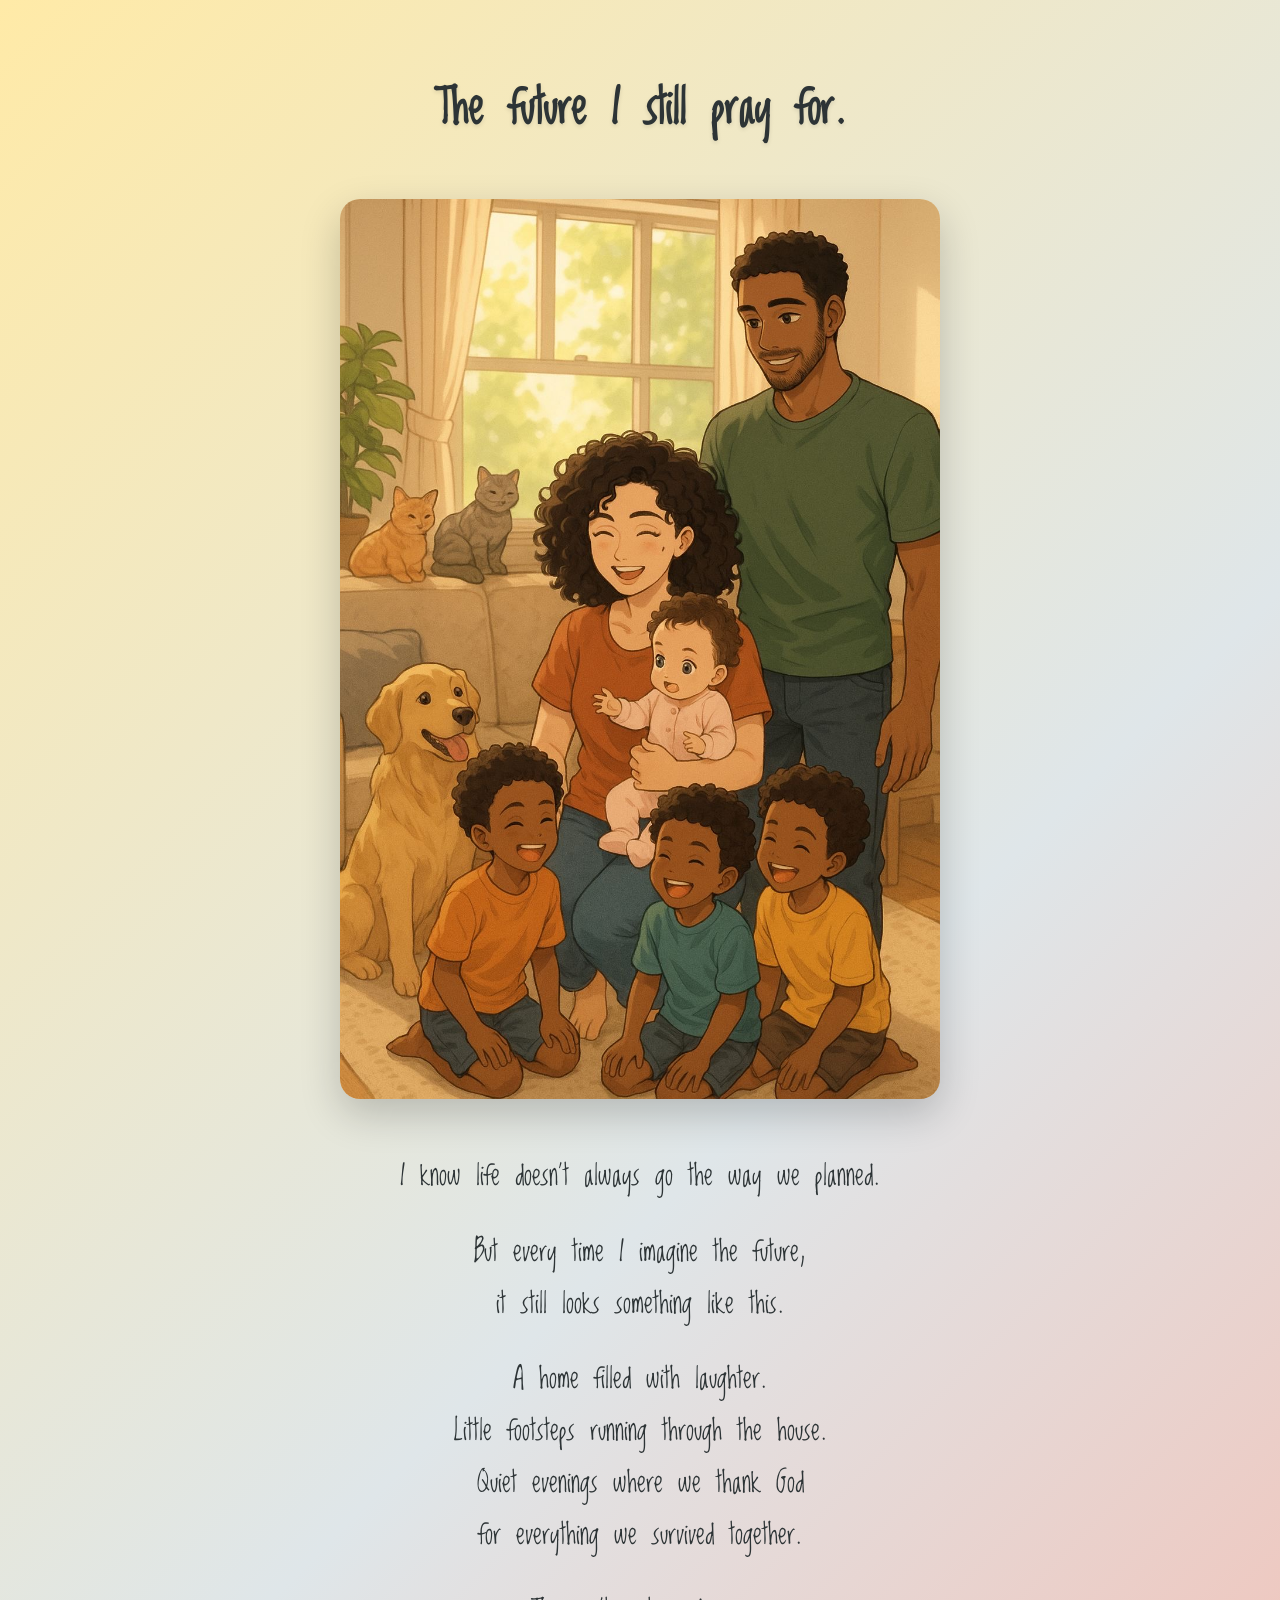
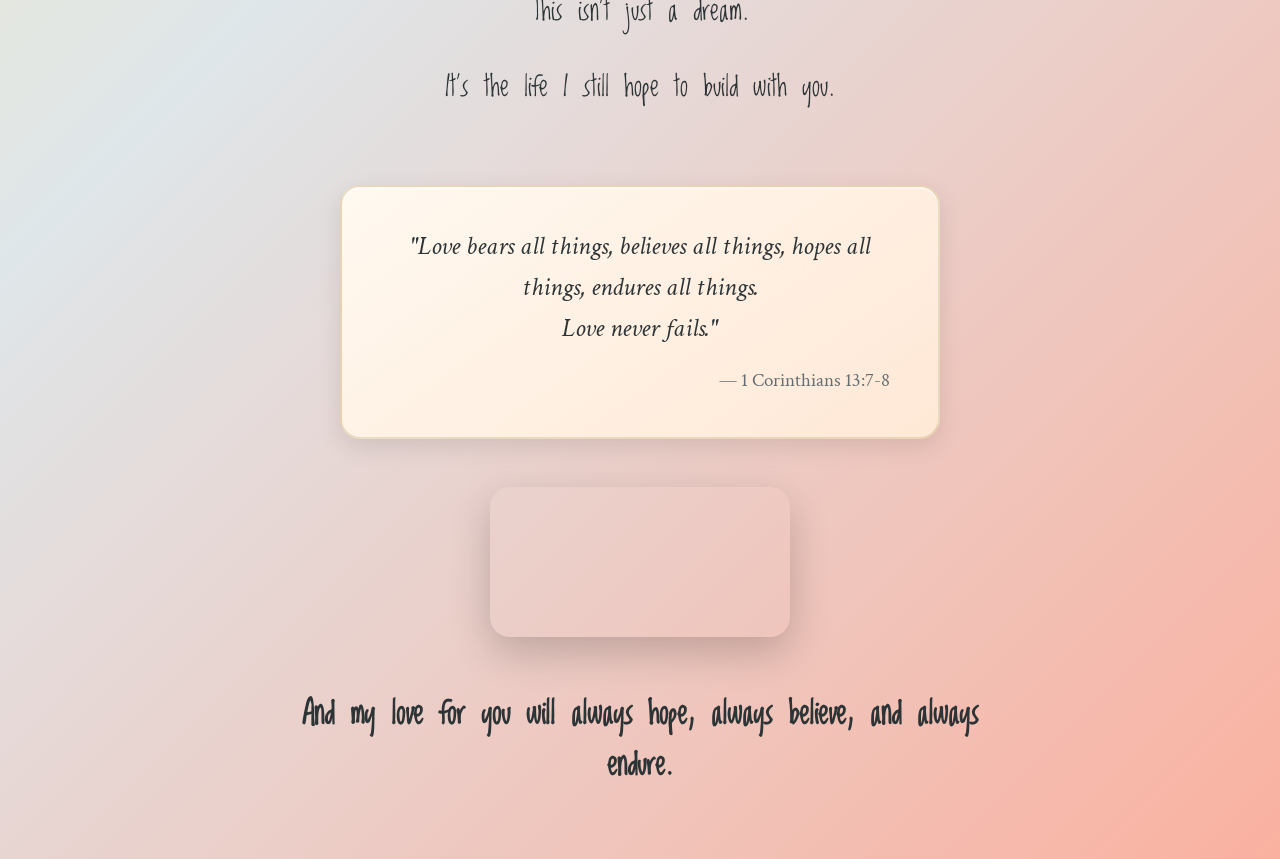
==== future.html @ 6e8dc0ff "Add files via upload project files" ====
<!DOCTYPE html>
<html lang="en">
<head>
    <meta charset="UTF-8">
    <meta name="viewport" content="width=device-width, initial-scale=1.0">
    <title>The Future I Still Pray For</title>
    <link rel="preconnect" href="https://fonts.googleapis.com">
    <link rel="preconnect" href="https://fonts.gstatic.com" crossorigin>
    <link href="https://fonts.googleapis.com/css2?family=Loved+by+the+King&family=Crimson+Text:ital@0;1&display=swap" rel="stylesheet">
    <link rel="stylesheet" href="style.css">
</head>
<body class="page-future">
    <div class="container">
        <div class="future-content">
            <h1 class="future-title">The future I still pray for.</h1>
            
            <div class="future-image-container">
                <img src="images/3c850aca-9a07-488e-895e-05a754a5c43f.JPG" alt="Our Future Family" class="future-image">
            </div>
            
            <div class="future-description">
                <p>I know life doesn't always go the way we planned.</p>
                
                <p>But every time I imagine the future,<br>
                it still looks something like this.</p>
                
                <p>A home filled with laughter.<br>
                Little footsteps running through the house.<br>
                Quiet evenings where we thank God<br>
                for everything we survived together.</p>
                
                <p>This isn't just a dream.</p>
                
                <p>It's the life I still hope to build with you.</p>
            </div>
            
            <div class="verse-container">
                <blockquote class="bible-verse">
                    "Love bears all things, believes all things, hopes all things, endures all things.<br>
                    Love never fails."<br>
                    <cite>— 1 Corinthians 13:7-8</cite>
                </blockquote>
            </div>

            <div class="future-video-container">
                <video class="future-video" autoplay muted loop playsinline>
                    <source src="images/1000145926.MP4" type="video/mp4">
                    Your browser does not support the video tag.
                </video>
            </div>
            
            <div class="final-line">
                <p>And my love for you will always hope, always believe, and always endure.</p>
            </div>
        </div>
    </div>
    
    <script src="script.js"></script>
</body>
</html>
---- style.css ----
* {
    margin: 0;
    padding: 0;
    box-sizing: border-box;
}

body {
    font-family: 'Segoe UI', Tahoma, Geneva, Verdana, sans-serif;
    min-height: 100vh;
    display: flex;
    justify-content: center;
    align-items: center;
    background: linear-gradient(135deg, #667eea 0%, #764ba2 100%);
    overflow-x: hidden;
}

.container {
    width: 100%;
    padding: 20px;
    animation: fadeIn 0.8s ease-in;
}

.page-letter .container {
    max-width: none;
    padding: 2rem 0;
}

@keyframes fadeIn {
    from {
        opacity: 0;
        transform: translateY(20px);
    }
    to {
        opacity: 1;
        transform: translateY(0);
    }
}

.intro-content {
    text-align: center;
}

.intro-message {
    color: white;
    font-size: 1.8rem;
    margin-bottom: 3rem;
    text-shadow: 2px 2px 4px rgba(0, 0, 0, 0.3);
}

.heart-container {
    display: flex;
    justify-content: center;
    align-items: center;
    margin: 2rem 0;
}

.heart {
    font-size: 8rem;
    cursor: pointer;
    transition: transform 0.3s ease;
    animation: pulse 1.5s ease-in-out infinite;
    user-select: none;
}

.heart:hover {
    transform: scale(1.1);
}

.heart:active {
    transform: scale(0.95);
}

@keyframes pulse {
    0%, 100% {
        transform: scale(1);
    }
    50% {
        transform: scale(1.05);
    }
}

.burst-container {
    position: fixed;
    top: 0;
    left: 0;
    width: 100%;
    height: 100%;
    pointer-events: none;
    z-index: 1000;
}

.burst-particle {
    position: absolute;
    font-size: 2rem;
    animation: burstAnimation 1s ease-out forwards;
    pointer-events: none;
}

@keyframes burstAnimation {
    0% {
        opacity: 1;
        transform: translate(0, 0) scale(1);
    }
    100% {
        opacity: 0;
        transform: translate(var(--tx), var(--ty)) scale(0);
    }
}

.page-puzzle {
    background: linear-gradient(135deg, #f093fb 0%, #f5576c 100%);
}

.puzzle-content {
    text-align: center;
}

.puzzle-title {
    color: white;
    font-size: 1.5rem;
    margin-bottom: 2rem;
    text-shadow: 2px 2px 4px rgba(0, 0, 0, 0.3);
}

.skip-puzzle-btn {
    margin-top: 1rem;
    padding: 0.5rem 1rem;
    background: rgba(255, 255, 255, 0.3);
    color: white;
    border: 2px solid white;
    border-radius: 8px;
    cursor: pointer;
    font-size: 0.9rem;
    transition: all 0.3s ease;
}

.skip-puzzle-btn:hover {
    background: rgba(255, 255, 255, 0.5);
    transform: translateY(-2px);
}

.puzzle-board {
    display: grid;
    grid-template-columns: repeat(4, 1fr);
    gap: 0;
    background: rgba(255, 255, 255, 0.2);
    padding: 10px;
    border-radius: 15px;
    max-width: 400px;
    margin: 0 auto;
    box-shadow: 0 8px 32px rgba(0, 0, 0, 0.3);
}

.puzzle-piece {
    aspect-ratio: 1;
    background-size: 400% 400%;
    border: 0;
    border-radius: 5px;
    cursor: pointer;
    transition: transform 0.2s ease, box-shadow 0.2s ease;
}

.puzzle-piece:hover {
    transform: scale(1.05);
    box-shadow: 0 4px 8px rgba(0, 0, 0, 0.3);
}

.puzzle-piece.selected {
    border-color: #ffd700;
    box-shadow: 0 0 15px rgba(255, 215, 0, 0.8);
}

.success-message {
    display: none;
    color: white;
    font-size: 1.5rem;
    margin-top: 2rem;
    padding: 1rem;
    background: rgba(255, 255, 255, 0.2);
    border-radius: 10px;
    animation: bounceIn 0.5s ease;
}

.success-message.show {
    display: block;
}

.puzzle-success-modal {
    display: flex;
    position: fixed;
    top: 0;
    left: 0;
    width: 100%;
    height: 100%;
    background: rgba(0, 0, 0, 0.9);
    justify-content: center;
    align-items: center;
    z-index: 3000;
    opacity: 0;
    transition: opacity 0.5s ease;
}

.puzzle-success-modal.show {
    opacity: 1;
}

.puzzle-success-content {
    background: white;
    padding: 2rem;
    border-radius: 20px;
    text-align: center;
    max-width: 500px;
    width: 90%;
    animation: successPopup 0.6s cubic-bezier(0.68, -0.55, 0.265, 1.55);
}

@keyframes successPopup {
    0% {
        transform: scale(0.3) rotate(-10deg);
        opacity: 0;
    }
    50% {
        transform: scale(1.05) rotate(5deg);
    }
    100% {
        transform: scale(1) rotate(0deg);
        opacity: 1;
    }
}

.puzzle-complete-image {
    width: 100%;
    max-width: 300px;
    margin: 0 auto 1.5rem;
    border-radius: 15px;
    overflow: hidden;
    box-shadow: 0 10px 30px rgba(0, 0, 0, 0.3);
    animation: imageReveal 0.8s ease 0.3s both;
}

@keyframes imageReveal {
    0% {
        transform: scale(0.8);
        opacity: 0;
        filter: blur(10px);
    }
    100% {
        transform: scale(1);
        opacity: 1;
        filter: blur(0);
    }
}

.puzzle-complete-image img {
    width: 100%;
    height: auto;
    display: block;
}

.puzzle-success-content h2 {
    color: #764ba2;
    font-size: 2rem;
    margin-bottom: 0.5rem;
    animation: textBounce 0.5s ease 0.5s both;
}

.puzzle-success-content p {
    color: #666;
    font-size: 1.2rem;
    margin-bottom: 1.5rem;
    animation: textBounce 0.5s ease 0.6s both;
}

@keyframes textBounce {
    0% {
        transform: translateY(20px);
        opacity: 0;
    }
    100% {
        transform: translateY(0);
        opacity: 1;
    }
}

@keyframes bounceIn {
    0% {
        transform: scale(0);
    }
    50% {
        transform: scale(1.1);
    }
    100% {
        transform: scale(1);
    }
}

.page-letter {
    background: linear-gradient(135deg, #fa709a 0%, #fee140 100%);
    background-image: url('images/letter-image.png');
    background-size: cover;
    background-position: center;
    background-attachment: fixed;
}

.letter-content {
    display: flex;
    justify-content: center;
    align-items: flex-start;
    padding: 0;
    min-height: 100vh;
}

.letter-image {
    width: 50%;
    max-width: 100vw;
    height: auto;
    display: block;
    box-shadow: 0 10px 40px rgba(0, 0, 0, 0.3);
    animation: slideUp 0.8s ease;
    transform-origin: top center;
}

.letter-box {
    background-image: url('images/letter-image.jpg');
    background-size: 100% auto;
    background-position: top center;
    background-repeat: repeat-y;
    padding: 4rem 3rem;
    border-radius: 0;
    box-shadow: 0 10px 40px rgba(0, 0, 0, 0.3);
    width: 75vw;
    max-width: 75vw;
    min-height: auto;
    animation: slideUp 0.8s ease;
}

@keyframes slideUp {
    from {
        opacity: 0;
        transform: translateY(30px);
    }
    to {
        opacity: 1;
        transform: translateY(0);
    }
}

.letter-title {
    font-family: "Loved by the King", cursive;
    color: #260cad;
    margin-bottom: 1rem;
    font-size: 2.5rem;
    text-shadow: 0 0 5px rgba(255, 255, 255, 0.7);
    text-align: center;
}

.letter-text {
    font-family: "Loved by the King", cursive;
    line-height: 1.5;
    color: #1a1a1a;
    font-size: 2.3rem;
    text-shadow: 0 0 3px rgba(255, 255, 255, 0.5);
    padding: 0 2rem;
    margin-bottom: 2rem;
    max-width: 100%;
    font-weight: 600;
}

.letter-text p {
    margin-bottom: 1rem;
}

.continue-btn {
    display: block;
    margin: 2rem auto;
    padding: 1rem 3rem;
    background: linear-gradient(145deg, #8b6914, #d4af37);
    color: #2c1810;
    border: 3px solid #5c4a2a;
    border-radius: 50px;
    font-family: "Loved by the King", cursive;
    font-size: 1.8rem;
    font-weight: 700;
    cursor: pointer;
    transition: all 0.3s ease;
    box-shadow: 
        0 4px 0 #5c4a2a,
        0 8px 15px rgba(0, 0, 0, 0.3),
        inset 0 2px 0 rgba(255, 255, 255, 0.3);
    text-shadow: 0 1px 2px rgba(0, 0, 0, 0.3);
    position: relative;
    letter-spacing: 1px;
}

.continue-btn:hover {
    transform: translateY(-3px);
    box-shadow: 
        0 6px 0 #5c4a2a,
        0 12px 20px rgba(0, 0, 0, 0.4),
        inset 0 2px 0 rgba(255, 255, 255, 0.4);
}

.continue-btn:active {
    transform: translateY(2px);
    box-shadow: 
        0 2px 0 #5c4a2a,
        0 4px 8px rgba(0, 0, 0, 0.3),
        inset 0 2px 0 rgba(255, 255, 255, 0.2);
}

.page-questions {
    background: linear-gradient(135deg, #8eb1af 0%, #fed6e3 100%);
}

.questions-content {
    display: flex;
    justify-content: center;
    align-items: center;
}

.question-box {
    background: linear-gradient(145deg, #fff9f0, #ffe8d6);
    padding: 5rem 4rem;
    border-radius: 30px;
    box-shadow: 
        0 15px 50px rgba(0, 0, 0, 0.3),
        inset 0 2px 0 rgba(255, 255, 255, 0.5);
    text-align: center;
    max-width: 700px;
    width: 90%;
    border: 3px solid rgba(139, 105, 20, 0.2);
    animation: slideUp 0.8s ease;
}

.question-title {
    font-family: "Loved by the King", cursive;
    color: #260cad;
    font-size: 2.8rem;
    margin-bottom: 3rem;
    line-height: 1.4;
    text-shadow: 0 2px 4px rgba(0, 0, 0, 0.1);
    font-weight: 600;
}

.button-group {
    display: flex;
    flex-direction: column;
    gap: 1rem;
}

.answer-btn {
    padding: 1.5rem 2rem;
    border: 3px solid rgba(255, 255, 255, 0.3);
    border-radius: 50px;
    font-family: "Loved by the King", cursive;
    font-size: 1.8rem;
    font-weight: 700;
    cursor: pointer;
    transition: all 0.3s ease;
    color: white;
    box-shadow: 
        0 4px 0 rgba(0, 0, 0, 0.2),
        0 8px 15px rgba(0, 0, 0, 0.2);
    letter-spacing: 1px;
}

.yes-btn {
    background: linear-gradient(135deg, #f093fb 0%, #f5576c 100%);
}

.maybe-btn {
    background: linear-gradient(135deg, #4facfe 0%, #00f2fe 100%);
}

.no-btn {
    background: linear-gradient(135deg, #43e97b 0%, #38f9d7 100%);
}

.answer-btn:hover {
    transform: translateY(-5px);
    box-shadow: 
        0 6px 0 rgba(0, 0, 0, 0.2),
        0 12px 25px rgba(0, 0, 0, 0.3);
}

.answer-btn:active {
    transform: translateY(2px);
    box-shadow: 
        0 2px 0 rgba(0, 0, 0, 0.2),
        0 4px 8px rgba(0, 0, 0, 0.2);
}

.modal {
    display: none;
    position: fixed;
    top: 0;
    left: 0;
    width: 100%;
    height: 100%;
    background: rgba(44, 24, 16, 0.85);
    justify-content: center;
    align-items: center;
    z-index: 2000;
    animation: fadeIn 0.3s ease;
    backdrop-filter: blur(5px);
}

.modal.show {
    display: flex;
}

.modal-content {
    background: linear-gradient(145deg, #fff9f0, #ffe8d6);
    padding: 4rem 3rem;
    border-radius: 30px;
    text-align: center;
    max-width: 550px;
    width: 90%;
    animation: scaleIn 0.3s ease;
    box-shadow: 
        0 20px 60px rgba(0, 0, 0, 0.4),
        inset 0 2px 0 rgba(255, 255, 255, 0.5);
    border: 3px solid rgba(139, 105, 20, 0.3);
}

@keyframes scaleIn {
    from {
        transform: scale(0.8);
        opacity: 0;
    }
    to {
        transform: scale(1);
        opacity: 1;
    }
}

.modal-content p {
    font-family: "Loved by the King", cursive;
    font-size: 2rem;
    color: #2c1810;
    margin-bottom: 2rem;
    line-height: 1.6;
    text-shadow: 0 1px 2px rgba(255, 255, 255, 0.5);
    font-weight: 600;
}

.modal-heart {
    font-size: 4rem;
    animation: heartbeat 1.5s ease-in-out infinite;
    margin-bottom: 1rem;
    display: inline-block;
}

@keyframes heartbeat {
    0% { transform: scale(1); }
    14% { transform: scale(1.3); }
    28% { transform: scale(1); }
    42% { transform: scale(1.3); }
    70% { transform: scale(1); }
}

.modal-close {
    padding: 1rem 3rem;
    background: linear-gradient(145deg, #8b6914, #d4af37);
    color: #2c1810;
    border: 3px solid #5c4a2a;
    border-radius: 50px;
    font-family: "Loved by the King", cursive;
    font-size: 1.6rem;
    font-weight: 700;
    cursor: pointer;
    transition: all 0.3s ease;
    box-shadow: 
        0 4px 0 #5c4a2a,
        0 8px 15px rgba(0, 0, 0, 0.3),
        inset 0 2px 0 rgba(255, 255, 255, 0.3);
    text-shadow: 0 1px 2px rgba(0, 0, 0, 0.3);
    letter-spacing: 1px;
}

.modal-close:hover {
    transform: translateY(-3px);
    box-shadow: 
        0 6px 0 #5c4a2a,
        0 12px 20px rgba(0, 0, 0, 0.4),
        inset 0 2px 0 rgba(255, 255, 255, 0.4);
}

.modal-close:active {
    transform: translateY(2px);
    box-shadow: 
        0 2px 0 #5c4a2a,
        0 4px 8px rgba(0, 0, 0, 0.3),
        inset 0 2px 0 rgba(255, 255, 255, 0.2);
}

.page-future {
    background: linear-gradient(135deg, #ffeaa7 0%, #dfe6e9 50%, #fab1a0 100%);
    min-height: 100vh;
    font-family: 'Segoe UI', Tahoma, Geneva, Verdana, sans-serif;
}

.future-content {
    display: flex;
    flex-direction: column;
    align-items: center;
    justify-content: center;
    padding: 3rem 2rem;
    max-width: 800px;
    margin: 0 auto;
    min-height: 100vh;
    text-align: center;
}

.future-title {
    font-family: "Loved by the King", cursive;
    font-size: 3rem;
    color: #2d3436;
    margin-bottom: 3rem;
    opacity: 0;
    animation: fadeInUp 1s ease forwards;
    text-shadow: 0 2px 4px rgba(0, 0, 0, 0.1);
}

.future-image-container {
    margin-bottom: 3rem;
    opacity: 0;
    animation: fadeInUp 1s ease 0.6s forwards;
}

.future-image {
    max-width: 600px;
    width: 100%;
    height: auto;
    border-radius: 20px;
    box-shadow: 0 15px 40px rgba(0, 0, 0, 0.2);
    transition: transform 0.3s ease;
}

.future-image:hover {
    transform: scale(1.02);
}

.future-video-container {
    margin-bottom: 3rem;
    opacity: 0;
    animation: fadeInUp 1s ease 1.5s forwards;
}

.future-video {
    max-width: 600px;
    width: 100%;
    height: auto;
    border-radius: 20px;
    box-shadow: 0 15px 40px rgba(0, 0, 0, 0.2);
    transition: transform 0.3s ease;
}

.future-video:hover {
    transform: scale(1.02);
}

.future-description {
    font-family: "Loved by the King", cursive;
    font-size: 1.8rem;
    color: #2d3436;
    line-height: 1.8;
    margin-bottom: 3rem;
    opacity: 0;
    animation: fadeInUp 1s ease 0.9s forwards;
}

.future-description p {
    margin-bottom: 1.5rem;
}

.verse-container {
    margin-bottom: 3rem;
    opacity: 0;
    animation: fadeInUp 1s ease 1.2s forwards;
}

.bible-verse {
    font-family: 'Crimson Text', serif;
    font-style: italic;
    font-size: 1.6rem;
    color: #2d3436;
    background: linear-gradient(145deg, #fff9f0, #ffe8d6);
    padding: 2.5rem 3rem;
    border-radius: 20px;
    box-shadow: 
        0 8px 25px rgba(0, 0, 0, 0.1),
        inset 0 2px 0 rgba(255, 255, 255, 0.5);
    border: 2px solid rgba(139, 105, 20, 0.2);
    max-width: 600px;
    margin: 0 auto;
    line-height: 1.6;
}

.bible-verse cite {
    display: block;
    margin-top: 1rem;
    font-size: 1.2rem;
    font-style: normal;
    color: #636e72;
    text-align: right;
}

.final-line {
    opacity: 0;
    animation: fadeInUp 1s ease 1.8s forwards;
}

.final-line p {
    font-family: "Loved by the King", cursive;
    font-size: 2rem;
    color: #2d3436;
    font-weight: 600;
    line-height: 1.6;
}

@keyframes fadeInUp {
    from {
        opacity: 0;
        transform: translateY(30px);
    }
    to {
        opacity: 1;
        transform: translateY(0);
    }
}

@media (max-width: 768px) {
    .intro-message {
        font-size: 1.4rem;
    }
    
    .heart {
        font-size: 6rem;
    }
    
    .puzzle-title {
        font-size: 1.2rem;
    }
    
    .future-title {
        font-size: 2.5rem;
        margin-bottom: 2rem;
    }
    
    .future-image-container {
        margin-bottom: 2rem;
    }
    
    .future-video-container {
        margin-bottom: 2rem;
    }
    
    .future-description {
        font-size: 1.5rem;
        margin-bottom: 2rem;
    }
    
    .bible-verse {
        font-size: 1.4rem;
        padding: 2rem;
    }
    
    .final-line p {
        font-size: 1.6rem;
    }
    
    .future-content {
        padding: 2rem 1rem;
    }
}

.page-login {
    background: linear-gradient(135deg, #667eea 0%, #764ba2 100%);
    min-height: 100vh;
    font-family: 'Segoe UI', Tahoma, Geneva, Verdana, sans-serif;
}

.login-content {
    display: flex;
    flex-direction: column;
    align-items: center;
    justify-content: center;
    padding: 3rem 2rem;
    max-width: 500px;
    margin: 0 auto;
    min-height: 100vh;
    text-align: center;
}

.login-message {
    margin-bottom: 3rem;
    opacity: 0;
    animation: fadeInUp 0.8s ease forwards;
}

.hint-text {
    font-family: "Loved by the King", cursive;
    font-size: 2rem;
    color: white;
    margin-bottom: 1rem;
    text-shadow: 0 2px 4px rgba(0, 0, 0, 0.3);
}

.pin-hint {
    font-family: "Loved by the King", cursive;
    font-size: 1.5rem;
    color: rgba(255, 255, 255, 0.9);
    font-style: italic;
    text-shadow: 0 2px 4px rgba(0, 0, 0, 0.3);
}

.login-form {
    background: rgba(255, 255, 255, 0.95);
    padding: 3rem 2.5rem;
    border-radius: 25px;
    box-shadow: 0 15px 40px rgba(0, 0, 0, 0.3);
    opacity: 0;
    animation: fadeInUp 0.8s ease 0.3s forwards;
    border: 2px solid rgba(255, 255, 255, 0.3);
    backdrop-filter: blur(10px);
}

.login-title {
    font-family: "Loved by the King", cursive;
    font-size: 2.2rem;
    color: #764ba2;
    margin-bottom: 2.5rem;
    text-shadow: 0 1px 2px rgba(0, 0, 0, 0.1);
}

.date-input-container {
    margin-bottom: 2.5rem;
}

.date-input {
    width: 100%;
    padding: 1.2rem 1.5rem;
    border: 3px solid rgba(118, 75, 162, 0.3);
    border-radius: 15px;
    font-size: 1.2rem;
    font-family: "Loved by the King", cursive;
    background: rgba(255, 255, 255, 0.9);
    color: #2d3436;
    transition: all 0.3s ease;
    text-align: center;
}

.date-input:focus {
    outline: none;
    border-color: #764ba2;
    box-shadow: 0 0 0 4px rgba(118, 75, 162, 0.1);
    transform: translateY(-2px);
}

.date-input::-webkit-calendar-picker-indicator {
    filter: invert(0.4);
    cursor: pointer;
}

.login-btn {
    width: 100%;
    padding: 1.3rem 2rem;
    background: linear-gradient(145deg, #8b6914, #d4af37);
    color: #2c1810;
    border: 3px solid #5c4a2a;
    border-radius: 50px;
    font-family: "Loved by the King", cursive;
    font-size: 1.6rem;
    font-weight: 700;
    cursor: pointer;
    transition: all 0.3s ease;
    box-shadow: 
        0 4px 0 #5c4a2a,
        0 8px 15px rgba(0, 0, 0, 0.3),
        inset 0 2px 0 rgba(255, 255, 255, 0.3);
    text-shadow: 0 1px 2px rgba(0, 0, 0, 0.3);
    letter-spacing: 1px;
}

.login-btn:hover {
    transform: translateY(-3px);
    box-shadow: 
        0 6px 0 #5c4a2a,
        0 12px 20px rgba(0, 0, 0, 0.4),
        inset 0 2px 0 rgba(255, 255, 255, 0.4);
}

.login-btn:active {
    transform: translateY(2px);
    box-shadow: 
        0 2px 0 #5c4a2a,
        0 4px 8px rgba(0, 0, 0, 0.3),
        inset 0 2px 0 rgba(255, 255, 255, 0.2);
}

.error-message {
    margin-top: 1.5rem;
    padding: 1rem;
    background: rgba(255, 59, 48, 0.1);
    border: 2px solid rgba(255, 59, 48, 0.3);
    border-radius: 10px;
    color: #ff3b30;
    font-family: "Loved by the King", cursive;
    font-size: 1.2rem;
    opacity: 0;
    transition: opacity 0.3s ease;
}

.error-message.show {
    opacity: 1;
}

@media (max-width: 768px) {
    .login-content {
        padding: 2rem 1rem;
    }
    
    .hint-text {
        font-size: 1.6rem;
    }
    
    .pin-hint {
        font-size: 1.3rem;
    }
    
    .login-form {
        padding: 2.5rem 2rem;
    }
    
    .login-title {
        font-size: 1.8rem;
    }
    
    .date-input {
        padding: 1rem 1.2rem;
        font-size: 1.1rem;
    }
    
    .login-btn {
        font-size: 1.4rem;
        padding: 1.2rem 1.5rem;
    }
    
    .puzzle-board {
        max-width: 320px;
    }
    
    .letter-box {
        padding: 1.5rem;
    }
    
    .letter-title {
        font-size: 1.5rem;
    }
    
    .letter-text {
        font-size: 0.95rem;
    }
    
    .question-title {
        font-size: 1.5rem;
    }
    
    .answer-btn {
        font-size: 1rem;
        padding: 1rem;
    }
    
    .modal-content {
        padding: 2rem;
    }
    
    .modal-content p {
        font-size: 1.1rem;
    }
}

@media (max-width: 480px) {
    .container {
        padding: 15px;
    }
    
    .intro-message {
        font-size: 1.2rem;
        margin-bottom: 2rem;
    }
    
    .heart {
        font-size: 5rem;
    }
    
    .puzzle-board {
        max-width: 280px;
        gap: 3px;
        padding: 8px;
    }
    
    .letter-box {
        padding: 1.2rem;
    }
    
    .question-box {
        padding: 2rem 1.5rem;
    }
}
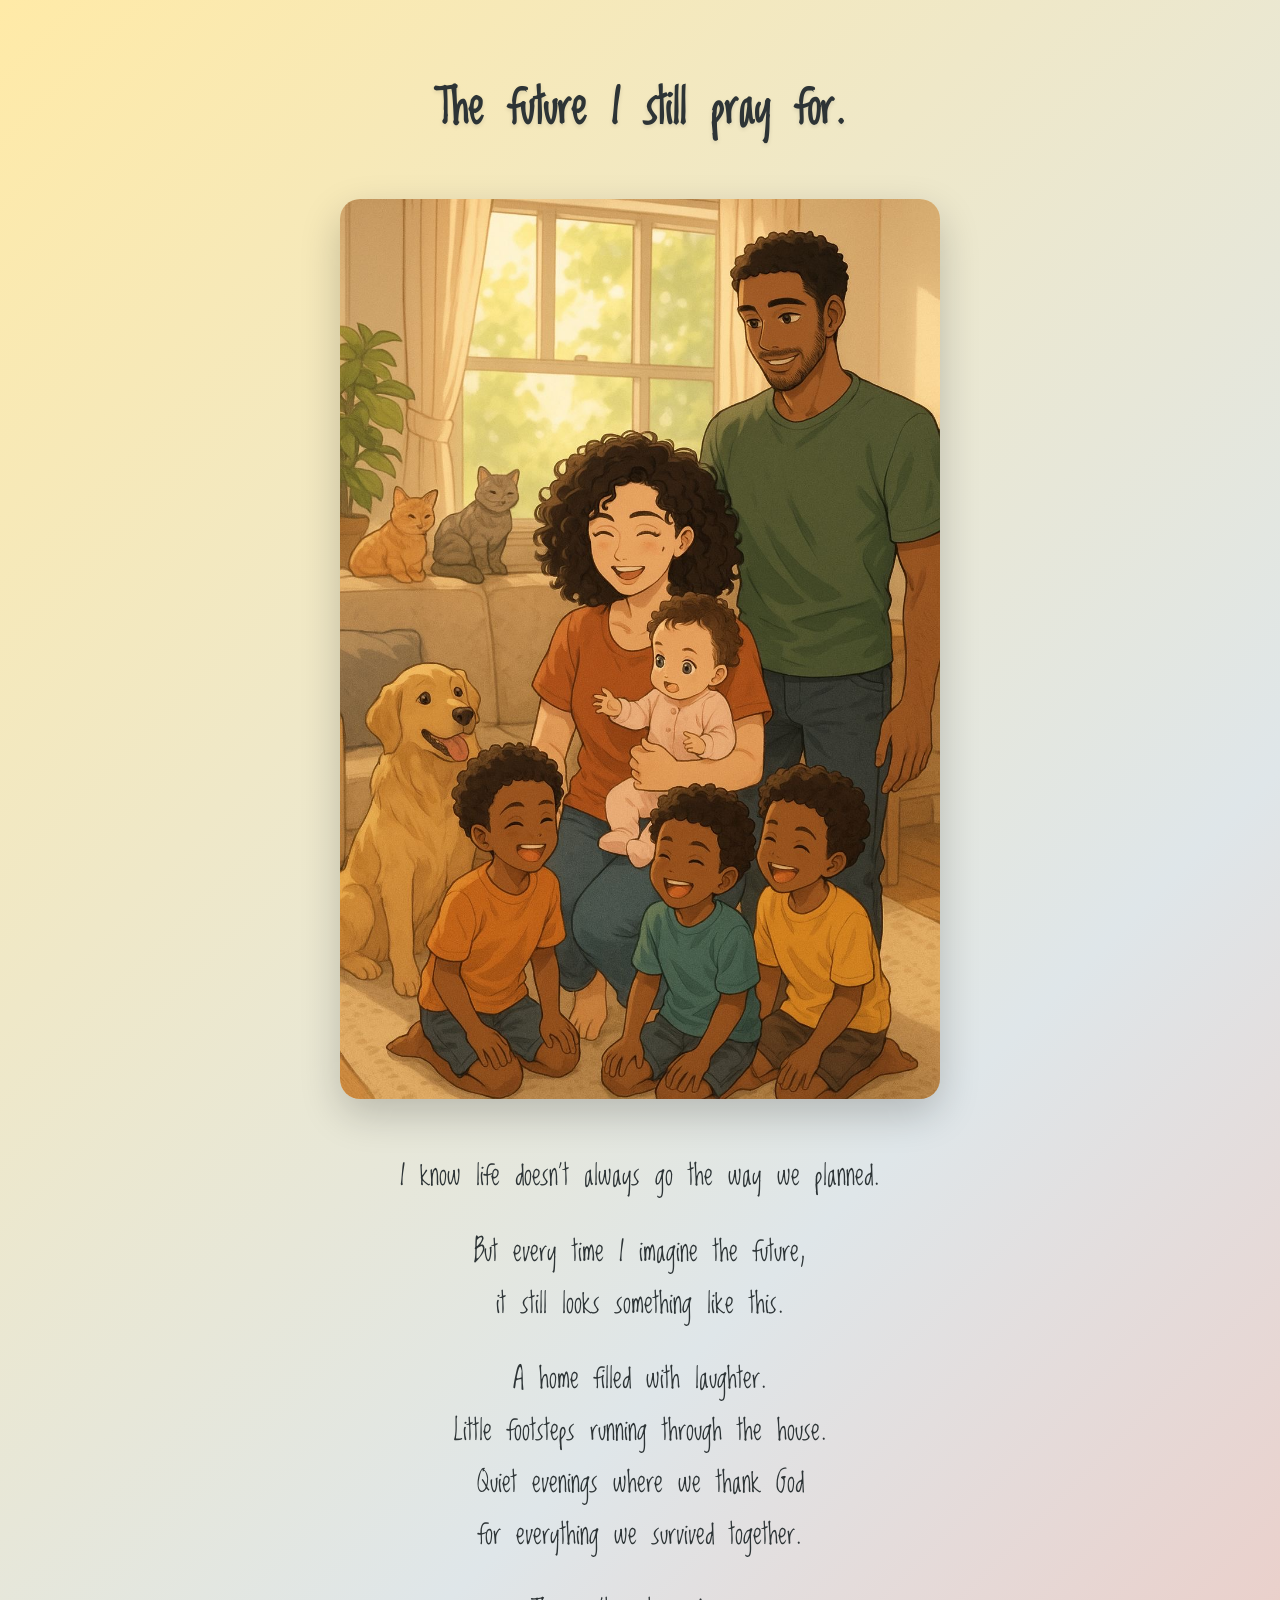
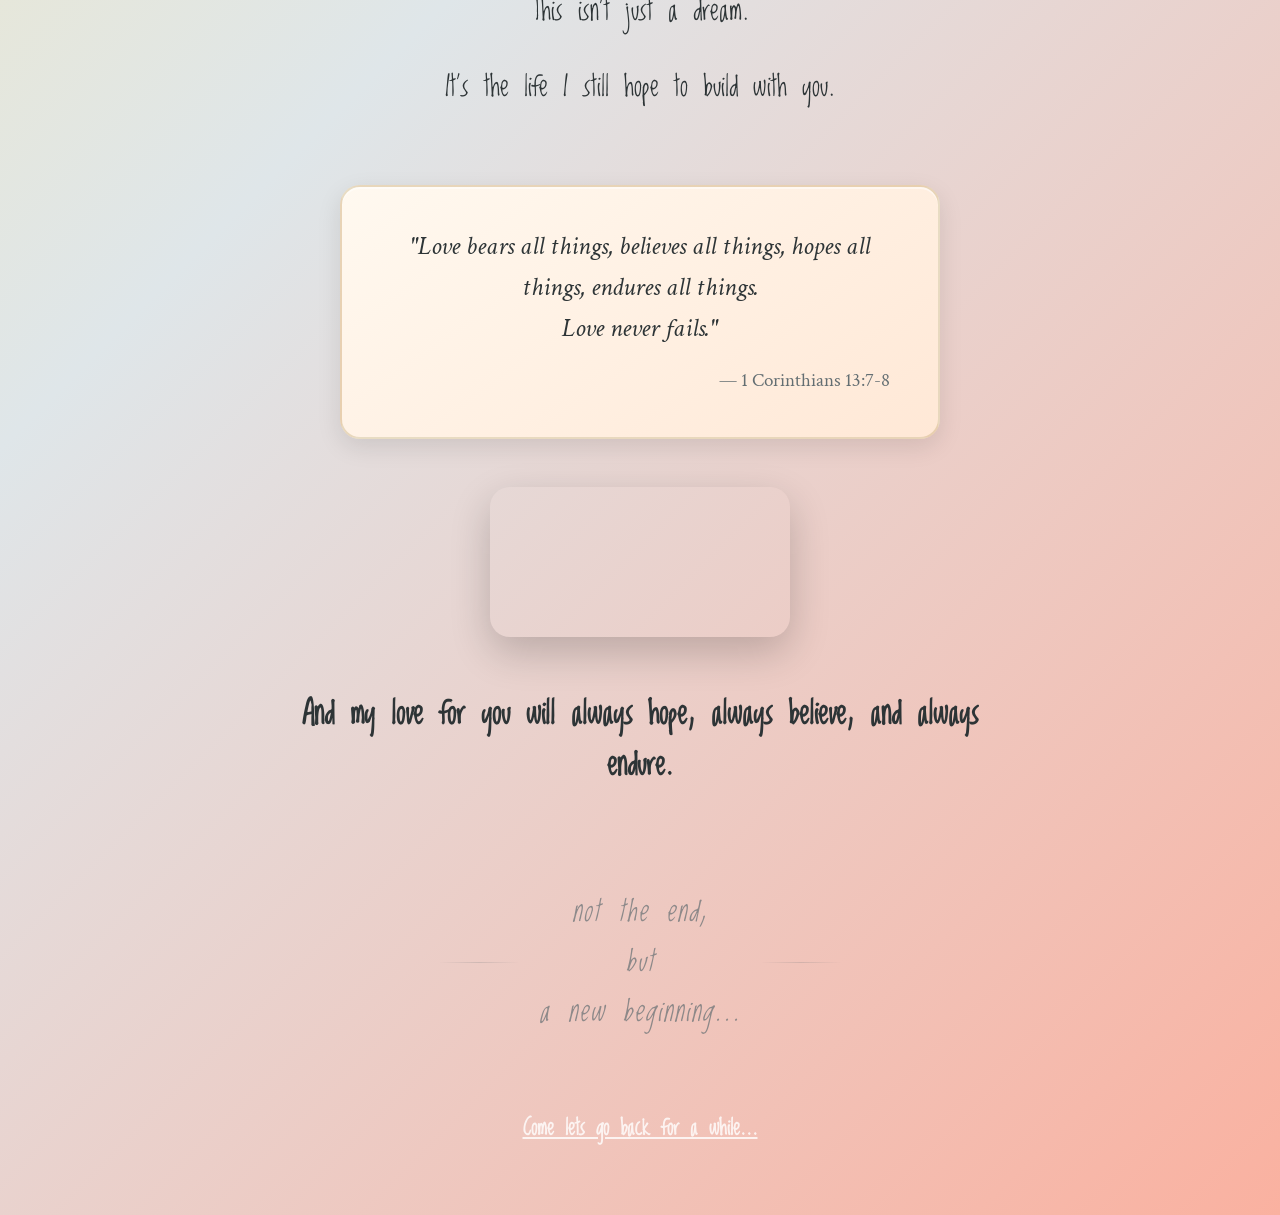
==== commit 5c6b2add: "Add files via upload updated code" ====
--- a/future.html
+++ b/future.html
@@ -52,8 +52,25 @@
             <div class="final-line">
                 <p>And my love for you will always hope, always believe, and always endure.</p>
             </div>
+            
+            <div class="ancient-footer">
+                <p class="ancient-text">not The End, 
+                    <br>
+                    but <br>
+                    A New Beginning...</p>
+            </div>
+            
+            <div style="text-align: center; margin-top: 40px;">
+                <a href="book.html" style="color: white; text-decoration: underline; font-family: 'Loved by the King', cursive; font-size: 1.4rem; font-weight: 600; opacity: 0.8; transition: opacity 0.3s ease, text-decoration 0.3s ease;" onmouseover="this.style.textDecoration='none'; this.style.opacity='1';" onmouseout="this.style.textDecoration='underline'; this.style.opacity='0.8';">Come lets go back for a while...</a>
+            </div>
         </div>
     </div>
+    
+    <!-- Background Music -->
+    <audio id="backgroundMusic" autoplay loop>
+        <source src="assets/song.mp3" type="audio/mpeg">
+        Your browser does not support the audio element.
+    </audio>
     
     <script src="script.js"></script>
 </body>
--- a/style.css
+++ b/style.css
@@ -409,7 +409,48 @@
 }
 
 .page-questions {
-    background: linear-gradient(135deg, #8eb1af 0%, #fed6e3 100%);
+    background: none;
+    position: relative;
+    overflow: hidden;
+}
+
+.page-questions::before {
+    content: '';
+    position: absolute;
+    top: 0;
+    left: 0;
+    width: 50%;
+    height: 100%;
+    background-image: url('images/IMG_6624.JPG');
+    background-size: cover;
+    background-position: center;
+    background-repeat: no-repeat;
+    z-index: -2;
+}
+
+.page-questions::after {
+    content: '';
+    position: absolute;
+    top: 0;
+    right: 0;
+    width: 50%;
+    height: 100%;
+    background-image: url('images/IMG_6611.JPG');
+    background-size: cover;
+    background-position: center;
+    background-repeat: no-repeat;
+    z-index: -2;
+}
+
+.page-questions .questions-content::before {
+    content: '';
+    position: absolute;
+    top: 0;
+    left: 0;
+    width: 100%;
+    height: 100%;
+    background: rgba(0, 0, 0, 0.3);
+    z-index: -1;
 }
 
 .questions-content {
@@ -419,7 +460,8 @@
 }
 
 .question-box {
-    background: linear-gradient(145deg, #fff9f0, #ffe8d6);
+    background: linear-gradient(145deg, rgba(255, 249, 240, 0.9), rgba(255, 232, 214, 0.9));
+    backdrop-filter: blur(10px);
     padding: 5rem 4rem;
     border-radius: 30px;
     box-shadow: 
@@ -430,6 +472,8 @@
     width: 90%;
     border: 3px solid rgba(139, 105, 20, 0.2);
     animation: slideUp 0.8s ease;
+    position: relative;
+    z-index: 1;
 }
 
 .question-title {
@@ -719,6 +763,44 @@
     line-height: 1.6;
 }
 
+.ancient-footer {
+    margin-top: 4rem;
+    opacity: 0;
+    animation: fadeInUp 1s ease 2s forwards;
+    text-align: center;
+}
+
+.ancient-text {
+    font-family: "Loved by the King", cursive;
+    font-size: 1.8rem;
+    color: #636e72;
+    font-style: italic;
+    opacity: 0.7;
+    letter-spacing: 2px;
+    text-transform: lowercase;
+    position: relative;
+    padding: 2rem 0;
+}
+
+.ancient-text::before,
+.ancient-text::after {
+    content: '';
+    position: absolute;
+    top: 50%;
+    width: 80px;
+    height: 1px;
+    background: linear-gradient(to right, transparent, #636e72, transparent);
+    opacity: 0.3;
+}
+
+.ancient-text::before {
+    left: -100px;
+}
+
+.ancient-text::after {
+    right: -100px;
+}
+
 @keyframes fadeInUp {
     from {
         opacity: 0;
@@ -773,6 +855,698 @@
     .future-content {
         padding: 2rem 1rem;
     }
+    
+    .ancient-text {
+        font-size: 1.4rem;
+    }
+    
+    .ancient-text::before,
+    .ancient-text::after {
+        width: 40px;
+    }
+    
+    .ancient-text::before {
+        left: -60px;
+    }
+    
+    .ancient-text::after {
+        right: -60px;
+    }
+}
+
+.page-collage {
+    background: linear-gradient(135deg, #ffeaa7 0%, #dfe6e9 50%, #fab1a0 100%);
+    min-height: 100vh;
+    font-family: 'Segoe UI', Tahoma, Geneva, Verdana, sans-serif;
+    padding: 2rem 0;
+}
+
+.collage-content {
+    max-width: 1200px;
+    margin: 0 auto;
+    padding: 2rem;
+    text-align: center;
+}
+
+.collage-title {
+    font-family: "Loved by the King", cursive;
+    font-size: 3.5rem;
+    color: #2d3436;
+    margin-bottom: 1rem;
+    text-shadow: 0 2px 4px rgba(0, 0, 0, 0.1);
+    opacity: 0;
+    animation: fadeInUp 0.8s ease forwards;
+}
+
+.collage-subtitle {
+    font-family: "Loved by the King", cursive;
+    font-size: 1.8rem;
+    color: #636e72;
+    margin-bottom: 3rem;
+    opacity: 0;
+    animation: fadeInUp 0.8s ease 0.2s forwards;
+}
+
+.collage-grid {
+    position: relative;
+    width: 100%;
+    max-width: 1000px;
+    height: 800px;
+    margin: 0 auto 3rem;
+    background: rgba(255, 255, 255, 0.1);
+    border-radius: 20px;
+    box-shadow: 0 20px 60px rgba(0, 0, 0, 0.2);
+    overflow: hidden;
+    opacity: 0;
+    animation: fadeInUp 0.8s ease 0.4s forwards;
+}
+
+.collage-item {
+    position: absolute;
+    border-radius: 15px;
+    overflow: hidden;
+    box-shadow: 0 8px 25px rgba(0, 0, 0, 0.3);
+    transition: all 0.3s ease;
+    cursor: pointer;
+}
+
+.collage-item:hover {
+    transform: scale(1.05);
+    box-shadow: 0 12px 35px rgba(0, 0, 0, 0.4);
+    z-index: 10;
+}
+
+.collage-img {
+    width: 100%;
+    height: 100%;
+    object-fit: cover;
+    transition: transform 0.3s ease;
+}
+
+.collage-item:hover .collage-img {
+    transform: scale(1.1);
+}
+
+/* Large focal image */
+.collage-item.large.focal {
+    width: 350px;
+    height: 450px;
+    top: 50%;
+    left: 50%;
+    transform: translate(-50%, -50%);
+    z-index: 5;
+    border: 4px solid rgba(255, 255, 255, 0.3);
+}
+
+/* Medium images */
+.collage-item.medium {
+    width: 200px;
+    height: 250px;
+}
+
+.collage-item.medium.top-right {
+    top: 50px;
+    right: 100px;
+    transform: rotate(5deg);
+}
+
+.collage-item.medium.bottom-left {
+    bottom: 50px;
+    left: 100px;
+    transform: rotate(-5deg);
+}
+
+.collage-item.medium-vertical {
+    width: 180px;
+    height: 300px;
+}
+
+.collage-item.medium-vertical.right {
+    top: 150px;
+    right: 50px;
+    transform: rotate(-8deg);
+}
+
+.collage-item.medium-vertical.left {
+    bottom: 150px;
+    left: 50px;
+    transform: rotate(8deg);
+}
+
+/* Small images */
+.collage-item.small {
+    width: 120px;
+    height: 150px;
+}
+
+.collage-item.small.top-left {
+    top: 80px;
+    left: 80px;
+    transform: rotate(-10deg);
+}
+
+.collage-item.small.top-center {
+    top: 30px;
+    left: 50%;
+    transform: translateX(-50%) rotate(3deg);
+}
+
+.collage-item.small.bottom-right {
+    bottom: 80px;
+    right: 80px;
+    transform: rotate(10deg);
+}
+
+.collage-item.small.bottom-center {
+    bottom: 30px;
+    left: 50%;
+    transform: translateX(-50%) rotate(-3deg);
+}
+
+.collage-item.small.top-right-corner {
+    top: 20px;
+    right: 20px;
+    transform: rotate(12deg);
+}
+
+.collage-item.small.bottom-left-corner {
+    bottom: 20px;
+    left: 20px;
+    transform: rotate(-12deg);
+}
+
+/* Tiny images */
+.collage-item.tiny {
+    width: 80px;
+    height: 100px;
+}
+
+.collage-item.tiny.center-top {
+    top: 200px;
+    left: 50%;
+    transform: translateX(-50%) rotate(-5deg);
+}
+
+.collage-item.tiny.center-bottom {
+    bottom: 200px;
+    left: 50%;
+    transform: translateX(-50%) rotate(5deg);
+}
+
+.collage-item.tiny.accent {
+    width: 60px;
+    height: 80px;
+    top: 100px;
+    right: 200px;
+    transform: rotate(15deg);
+}
+
+/* Textured special image */
+.collage-item.textured {
+    width: 150px;
+    height: 200px;
+    top: 300px;
+    right: 150px;
+    transform: rotate(-15deg);
+    border: 2px solid rgba(255, 255, 255, 0.2);
+}
+
+/* Image overlays */
+.img-overlay {
+    position: absolute;
+    bottom: 0;
+    left: 0;
+    right: 0;
+    background: linear-gradient(to top, rgba(0,0,0,0.8), transparent);
+    color: white;
+    padding: 1rem;
+    opacity: 0;
+    transition: opacity 0.3s ease;
+}
+
+.collage-item:hover .img-overlay {
+    opacity: 1;
+}
+
+.img-caption {
+    font-family: "Loved by the King", cursive;
+    font-size: 1rem;
+    margin: 0;
+    text-shadow: 0 1px 2px rgba(0, 0, 0, 0.5);
+}
+
+/* Collage footer */
+.collage-footer {
+    text-align: center;
+    opacity: 0;
+    animation: fadeInUp 0.8s ease 0.6s forwards;
+}
+
+.footer-text {
+    font-family: "Loved by the King", cursive;
+    font-size: 2rem;
+    color: #2d3436;
+    margin-bottom: 2rem;
+    line-height: 1.6;
+}
+
+/* Collage Modal Styles */
+.collage-modal {
+    position: fixed;
+    top: 0;
+    left: 0;
+    width: 100%;
+    height: 100%;
+    background: rgba(0, 0, 0, 0.9);
+    display: flex;
+    justify-content: center;
+    align-items: center;
+    z-index: 1000;
+    opacity: 0;
+    transition: opacity 0.3s ease;
+}
+
+.collage-modal.show {
+    opacity: 1;
+}
+
+.collage-modal-content {
+    position: relative;
+    max-width: 90%;
+    max-height: 90%;
+    border-radius: 20px;
+    overflow: hidden;
+    box-shadow: 0 20px 60px rgba(0, 0, 0, 0.5);
+}
+
+.modal-img {
+    width: 100%;
+    height: 100%;
+    object-fit: contain;
+    background: white;
+}
+
+.modal-close-btn {
+    position: absolute;
+    top: 20px;
+    right: 20px;
+    width: 50px;
+    height: 50px;
+    border: none;
+    background: rgba(255, 255, 255, 0.9);
+    border-radius: 50%;
+    font-size: 2rem;
+    cursor: pointer;
+    transition: all 0.3s ease;
+    box-shadow: 0 4px 15px rgba(0, 0, 0, 0.3);
+}
+
+.modal-close-btn:hover {
+    background: white;
+    transform: scale(1.1);
+}
+
+@keyframes pulse {
+    0%, 100% { transform: scale(1); }
+    50% { transform: scale(1.02); }
+}
+
+.page-book {
+    background: linear-gradient(135deg, #2c3e50 0%, #34495e 50%, #2c3e50 100%);
+    min-height: 100vh;
+    font-family: 'Segoe UI', Tahoma, Geneva, Verdana, sans-serif;
+    padding: 2rem 0;
+}
+
+.book-content {
+    max-width: 1200px;
+    margin: 0 auto;
+    padding: 2rem;
+    text-align: center;
+}
+
+.book-title {
+    font-family: "Loved by the King", cursive;
+    font-size: 3.5rem;
+    color: #ecf0f1;
+    margin-bottom: 1rem;
+    text-shadow: 0 2px 4px rgba(0, 0, 0, 0.3);
+    opacity: 0;
+    animation: fadeInUp 0.8s ease forwards;
+}
+
+.book-subtitle {
+    font-family: "Loved by the King", cursive;
+    font-size: 1.8rem;
+    color: #bdc3c7;
+    margin-bottom: 3rem;
+    opacity: 0;
+    animation: fadeInUp 0.8s ease 0.2s forwards;
+}
+
+.flipbook-container {
+    display: flex;
+    justify-content: center;
+    align-items: center;
+    margin: 3rem 0;
+    opacity: 0;
+    animation: fadeInUp 0.8s ease 0.4s forwards;
+}
+
+.flipbook {
+    box-shadow: 0 20px 60px rgba(0, 0, 0, 0.4);
+    border-radius: 10px;
+    overflow: hidden;
+}
+
+/* DearFlip page styles */
+.page {
+    width: 100%;
+    height: 100%;
+    display: flex;
+    flex-direction: column;
+    padding: 2rem;
+    box-sizing: border-box;
+}
+
+.cover-page {
+    justify-content: center;
+    align-items: center;
+    text-align: center;
+    color: white;
+}
+
+.cover-content h2 {
+    font-family: "Loved by the King", cursive;
+    font-size: 3rem;
+    margin-bottom: 1rem;
+    text-shadow: 0 2px 4px rgba(0, 0, 0, 0.5);
+}
+
+.cover-content p {
+    font-family: 'Crimson Text', serif;
+    font-style: italic;
+    font-size: 1.5rem;
+    opacity: 0.9;
+}
+
+.page-content {
+    height: 100%;
+    display: flex;
+    flex-direction: column;
+    gap: 1.5rem;
+}
+
+.page-image-container {
+    flex: 1;
+    display: flex;
+    justify-content: center;
+    align-items: center;
+    overflow: hidden;
+    border-radius: 10px;
+    background: rgba(0, 0, 0, 0.05);
+    box-shadow: inset 0 2px 10px rgba(0, 0, 0, 0.1);
+}
+
+.page-image {
+    width: 100%;
+    height: 100%;
+    object-fit: cover;
+    transition: transform 0.3s ease;
+}
+
+.page-image:hover {
+    transform: scale(1.05);
+}
+
+.page-text {
+    text-align: center;
+}
+
+.page-text h3 {
+    font-family: "Loved by the King", cursive;
+    font-size: 1.8rem;
+    color: #2c3e50;
+    margin-bottom: 0.5rem;
+    text-shadow: 0 1px 2px rgba(0, 0, 0, 0.1);
+}
+
+.page-text p {
+    font-family: 'Crimson Text', serif;
+    font-style: italic;
+    font-size: 1.1rem;
+    color: #5d6d7e;
+    line-height: 1.6;
+}
+
+.book-controls {
+    display: flex;
+    align-items: center;
+    justify-content: center;
+    gap: 2rem;
+    margin: 2rem 0;
+}
+
+.book-btn {
+    padding: 1rem 2rem;
+    background: linear-gradient(145deg, #8b6914, #d4af37);
+    color: #2c1810;
+    border: 2px solid #5c4a2a;
+    border-radius: 50px;
+    font-family: "Loved by the King", cursive;
+    font-size: 1.2rem;
+    font-weight: 600;
+    cursor: pointer;
+    transition: all 0.3s ease;
+    box-shadow: 
+        0 4px 0 #5c4a2a,
+        0 8px 15px rgba(0, 0, 0, 0.3),
+        inset 0 2px 0 rgba(255, 255, 255, 0.3);
+    text-shadow: 0 1px 2px rgba(0, 0, 0, 0.3);
+}
+
+.book-btn:hover {
+    transform: translateY(-2px);
+    box-shadow: 
+        0 6px 0 #5c4a2a,
+        0 12px 20px rgba(0, 0, 0, 0.4),
+        inset 0 2px 0 rgba(255, 255, 255, 0.4);
+}
+
+.book-btn:active {
+    transform: translateY(1px);
+    box-shadow: 
+        0 2px 0 #5c4a2a,
+        0 4px 8px rgba(0, 0, 0, 0.3),
+        inset 0 2px 0 rgba(255, 255, 255, 0.2);
+}
+
+.book-btn:disabled {
+    opacity: 0.5;
+    cursor: not-allowed;
+    transform: none;
+}
+
+.page-indicator {
+    font-family: "Loved by the King", cursive;
+    font-size: 1.3rem;
+    color: #ecf0f1;
+    min-width: 120px;
+}
+
+.book-footer {
+    text-align: center;
+    opacity: 0;
+    animation: fadeInUp 0.8s ease 0.6s forwards;
+}
+
+.footer-text {
+    font-family: "Loved by the King", cursive;
+    font-size: 2rem;
+    color: #ecf0f1;
+    margin-bottom: 2rem;
+    line-height: 1.6;
+}
+
+/* Page flip animation */
+.page-flip-left {
+    transform: rotateY(-180deg);
+}
+
+.page-flip-right {
+    transform: rotateY(180deg);
+}
+
+.page-memories {
+    display: grid;
+    place-content: center;
+    height: 100vh;
+    width: 100vw;
+    overflow: hidden;
+    background: linear-gradient(135deg, #ffeaa7 0%, #fdcb6e 50%, #fab1a0 100%);
+    font-family: 'Poppins', sans-serif;
+}
+
+.memories-content {
+    display: flex;
+    flex-direction: column;
+    align-items: center;
+    justify-content: center;
+    gap: 20px;
+}
+
+.memories-title {
+    font-family: "Loved by the King", cursive;
+    font-size: 3.5rem;
+    color: #2d3436;
+    margin-bottom: 1rem;
+    text-shadow: 0 2px 4px rgba(0, 0, 0, 0.1);
+    opacity: 0;
+    animation: fadeInUp 0.8s ease forwards;
+}
+
+.memories-subtitle {
+    font-family: "Loved by the King", cursive;
+    font-size: 1.8rem;
+    color: #636e72;
+    margin-bottom: 3rem;
+    opacity: 0;
+    animation: fadeInUp 0.8s ease 0.2s forwards;
+}
+
+.flipbook-container {
+    display: flex;
+    justify-content: center;
+    align-items: center;
+    width: 100%;
+    margin: 2rem 0;
+    position: relative;
+    animation: fadeInUp 0.8s ease 0.4s forwards;
+}
+
+.st-page-flip {
+    box-shadow: 0 20px 60px rgba(0, 0, 0, 0.3);
+    border-radius: 15px;
+    overflow: hidden;
+    transition: transform 0.3s ease;
+}
+
+.st-page-flip:hover {
+    transform: translateY(-5px);
+    box-shadow: 0 25px 70px rgba(0, 0, 0, 0.4);
+}
+
+/* Turn.js page styles */
+#flipbook .page {
+    background: white;
+    border-radius: 10px;
+    box-shadow: 0 4px 15px rgba(0, 0, 0, 0.1);
+    overflow: hidden;
+    position: relative;
+    cursor: pointer;
+}
+
+#flipbook .page img {
+    width: 100% !important;
+    height: 100% !important;
+    object-fit: cover !important;
+    border-radius: 10px;
+    margin: 0 !important;
+    padding: 0 !important;
+    display: block;
+}
+
+
+/* Turn.js specific styles - matching example-book */
+#flipbook {
+    background: none !important;
+    height: 600px;
+    margin: 0 auto;
+    position: relative;
+    display: block;
+    /* Remove fixed width - let Turn.js manage it */
+}
+
+/* Specific styling for last cover page */
+#flipbook .page:last-child {
+    width: 450px !important;
+}
+
+#flipbook .page {
+    background: white;
+    border-radius: 10px;
+    box-shadow: 0 4px 15px rgba(0, 0, 0, 0.1);
+    cursor: pointer;
+    margin: 0;
+    padding: 0;
+    overflow: hidden;
+}
+
+#flipbook .hard {
+    background: #c0392b !important;
+    color: #fff;
+    font-weight: bold;
+    border: none;
+    display: flex;
+    flex-direction: column;
+    justify-content: center;
+    align-items: center;
+    text-align: center;
+    font-family: "Loved by the King", cursive;
+    padding: 40px;
+}
+
+#flipbook .hard small {
+    font-style: italic;
+    font-weight: lighter;
+    opacity: 0.7;
+    font-size: 14px;
+    margin-top: 10px;
+}
+
+#flipbook .page small {
+    font-size: 14px;
+    margin-bottom: 10px;
+    color: #666;
+    font-family: 'Poppins', sans-serif;
+}
+
+.continue-container {
+    text-align: center;
+    margin-top: 2rem;
+    opacity: 0;
+    animation: fadeInUp 0.8s ease forwards;
+}
+
+.continue-btn {
+    padding: 1.2rem 3rem;
+    background: linear-gradient(145deg, #ff6b6b, #ee5a24);
+    color: white;
+    border: none;
+    border-radius: 50px;
+    font-family: "Loved by the King", cursive;
+    font-size: 1.4rem;
+    font-weight: 600;
+    cursor: pointer;
+    transition: all 0.3s ease;
+    box-shadow: 
+        0 4px 15px rgba(238, 90, 36, 0.3),
+        inset 0 2px 0 rgba(255, 255, 255, 0.2);
+    text-shadow: 0 1px 2px rgba(0, 0, 0, 0.2);
+}
+
+.continue-btn:hover {
+    transform: translateY(-2px);
+    box-shadow: 
+        0 6px 20px rgba(238, 90, 36, 0.4),
+        inset 0 2px 0 rgba(255, 255, 255, 0.3);
+}
+
+.continue-btn:active {
+    transform: translateY(0);
+    box-shadow: 
+        0 2px 10px rgba(238, 90, 36, 0.3),
+        inset 0 2px 0 rgba(255, 255, 255, 0.1);
 }
 
 .page-login {
@@ -947,6 +1721,108 @@
         padding: 1.2rem 1.5rem;
     }
     
+    .collage-title {
+        font-size: 2.5rem;
+    }
+    
+    .collage-subtitle {
+        font-size: 1.4rem;
+    }
+    
+    .collage-grid {
+        height: 600px;
+        max-width: 350px;
+    }
+    
+    .collage-item.large.focal {
+        width: 200px;
+        height: 250px;
+    }
+    
+    .collage-item.medium {
+        width: 100px;
+        height: 125px;
+    }
+    
+    .collage-item.medium-vertical {
+        width: 90px;
+        height: 150px;
+    }
+    
+    .collage-item.small {
+        width: 70px;
+        height: 90px;
+    }
+    
+    .collage-item.tiny {
+        width: 50px;
+        height: 65px;
+    }
+    
+    .footer-text {
+        font-size: 1.5rem;
+    }
+    
+    .memories-title {
+        font-size: 2.5rem;
+    }
+    
+    .memories-subtitle {
+        font-size: 1.4rem;
+    }
+    
+    .flipbook-container {
+        margin: 2rem 0;
+    }
+    
+    .continue-btn {
+        padding: 1rem 2rem;
+        font-size: 1.2rem;
+    }
+    
+    .book-title {
+        font-size: 2.5rem;
+    }
+    
+    .book-subtitle {
+        font-size: 1.4rem;
+    }
+    
+    .book {
+        width: 100%;
+        max-width: 350px;
+        height: 500px;
+    }
+    
+    .book-page {
+        width: 150px;
+    }
+    
+    .book-spine {
+        width: 50px;
+    }
+    
+    .page-content {
+        padding: 1rem;
+    }
+    
+    .page-text h3 {
+        font-size: 1.3rem;
+    }
+    
+    .page-text p {
+        font-size: 0.9rem;
+    }
+    
+    .book-btn {
+        padding: 0.8rem 1.5rem;
+        font-size: 1rem;
+    }
+    
+    .page-indicator {
+        font-size: 1.1rem;
+    }
+    
     .puzzle-board {
         max-width: 320px;
     }
@@ -965,6 +1841,26 @@
     
     .question-title {
         font-size: 1.5rem;
+    }
+    
+    .page-questions::before,
+    .page-questions::after {
+        width: 100%;
+        height: 50%;
+    }
+    
+    .page-questions::before {
+        top: 0;
+        left: 0;
+        right: 0;
+        bottom: auto;
+    }
+    
+    .page-questions::after {
+        top: auto;
+        left: 0;
+        right: 0;
+        bottom: 0;
     }
     
     .answer-btn {
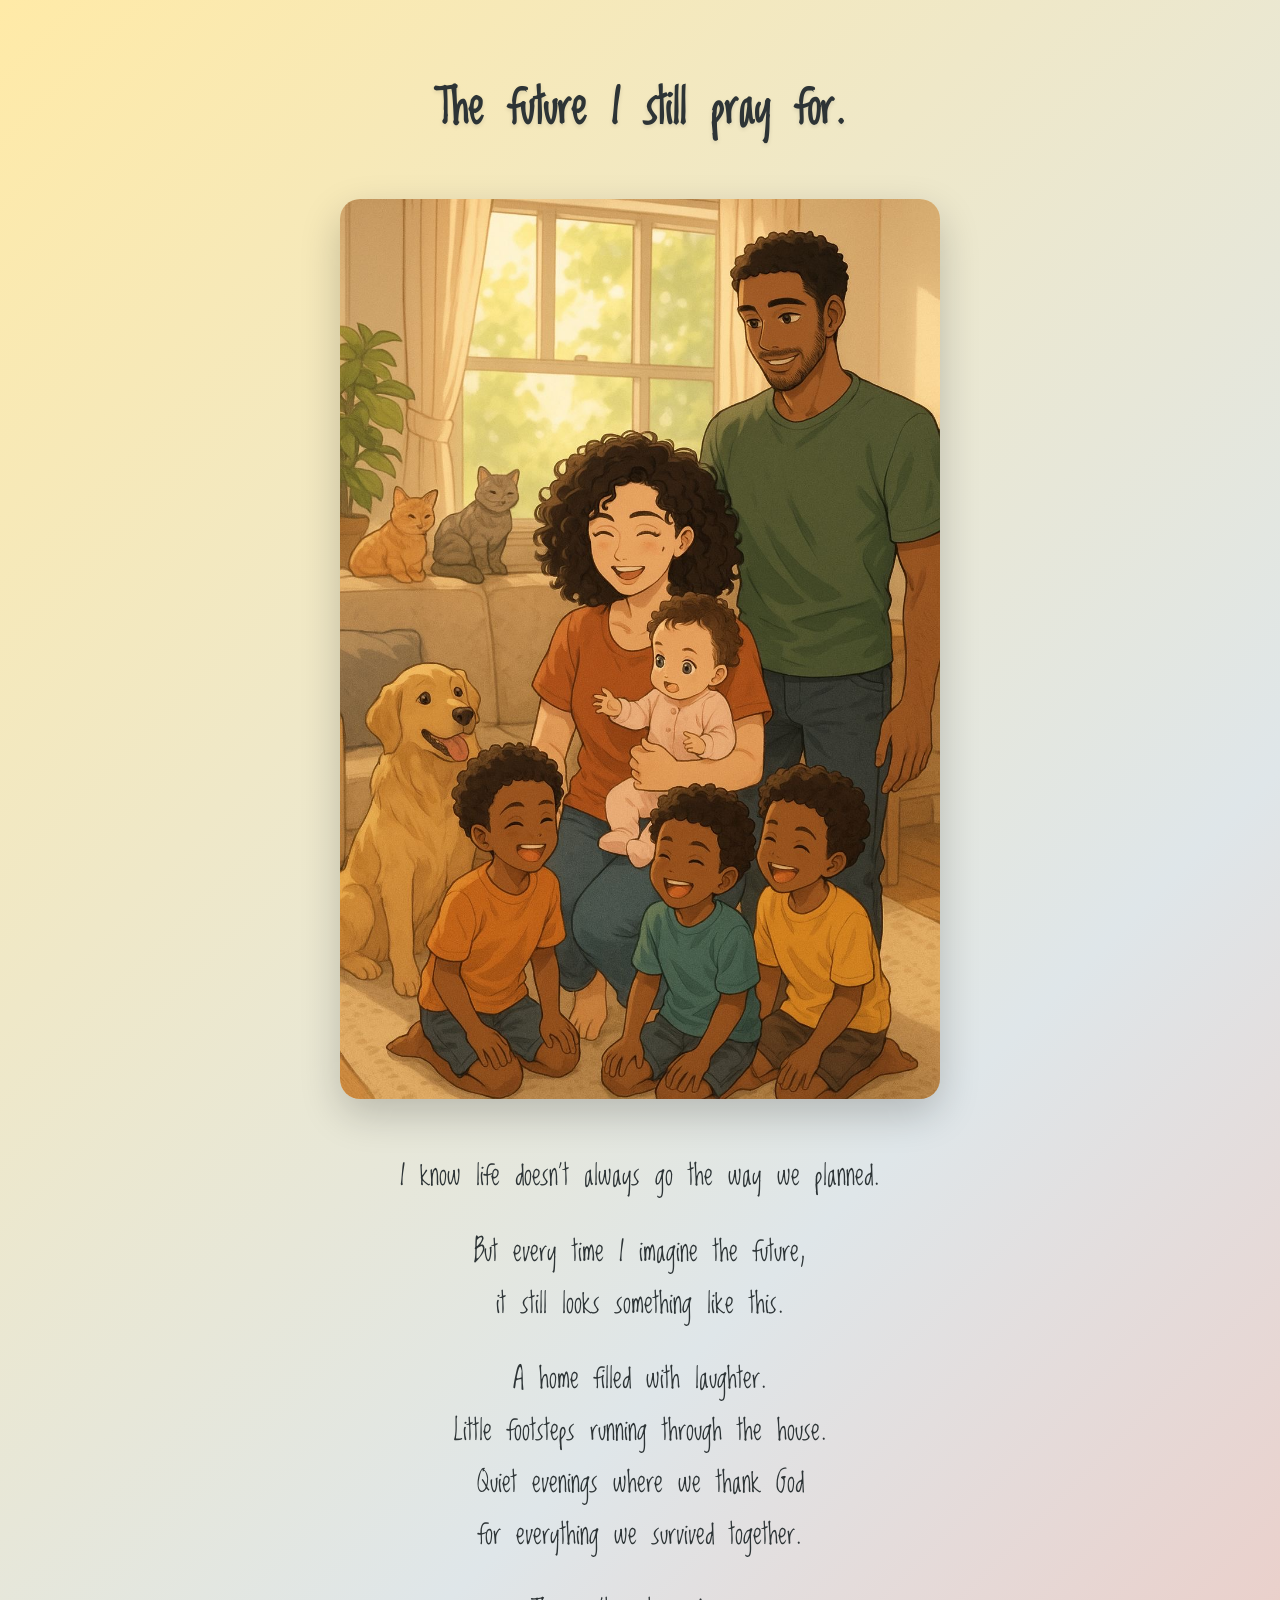
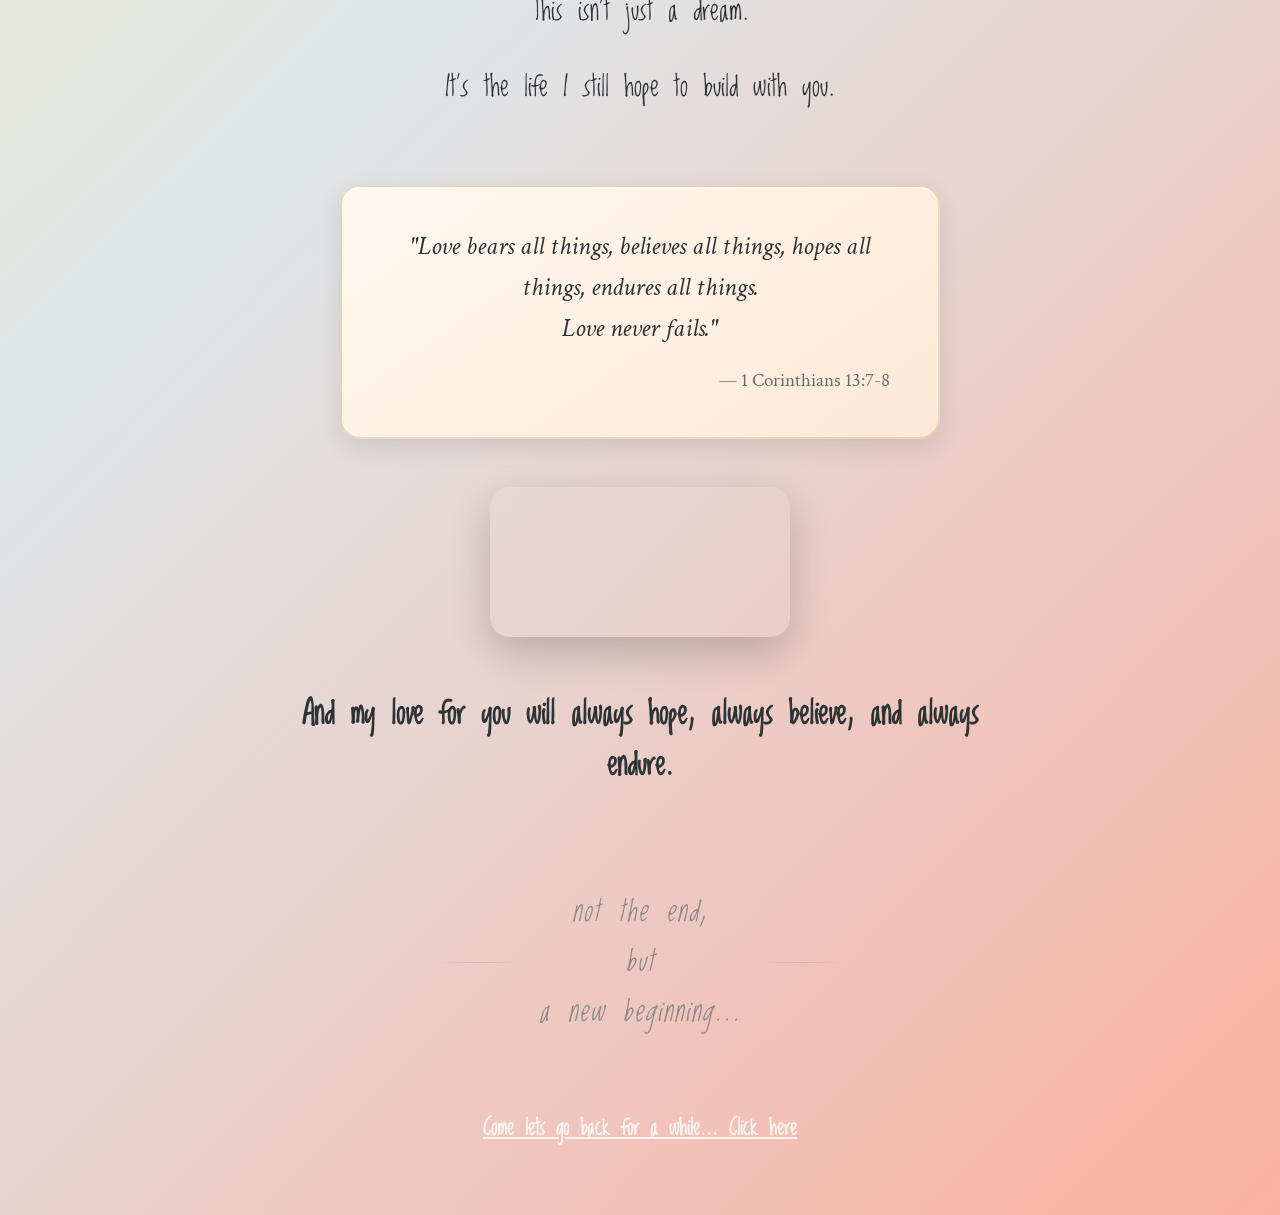
==== commit 7633d6e0: "Update link text for navigation in future.html" ====
--- a/future.html
+++ b/future.html
@@ -61,7 +61,7 @@
             </div>
             
             <div style="text-align: center; margin-top: 40px;">
-                <a href="book.html" style="color: white; text-decoration: underline; font-family: 'Loved by the King', cursive; font-size: 1.4rem; font-weight: 600; opacity: 0.8; transition: opacity 0.3s ease, text-decoration 0.3s ease;" onmouseover="this.style.textDecoration='none'; this.style.opacity='1';" onmouseout="this.style.textDecoration='underline'; this.style.opacity='0.8';">Come lets go back for a while...</a>
+                <a href="book.html" style="color: white; text-decoration: underline; font-family: 'Loved by the King', cursive; font-size: 1.4rem; font-weight: 600; opacity: 0.8; transition: opacity 0.3s ease, text-decoration 0.3s ease;" onmouseover="this.style.textDecoration='none'; this.style.opacity='1';" onmouseout="this.style.textDecoration='underline'; this.style.opacity='0.8';">Come lets go back for a while... Click here</a>
             </div>
         </div>
     </div>
